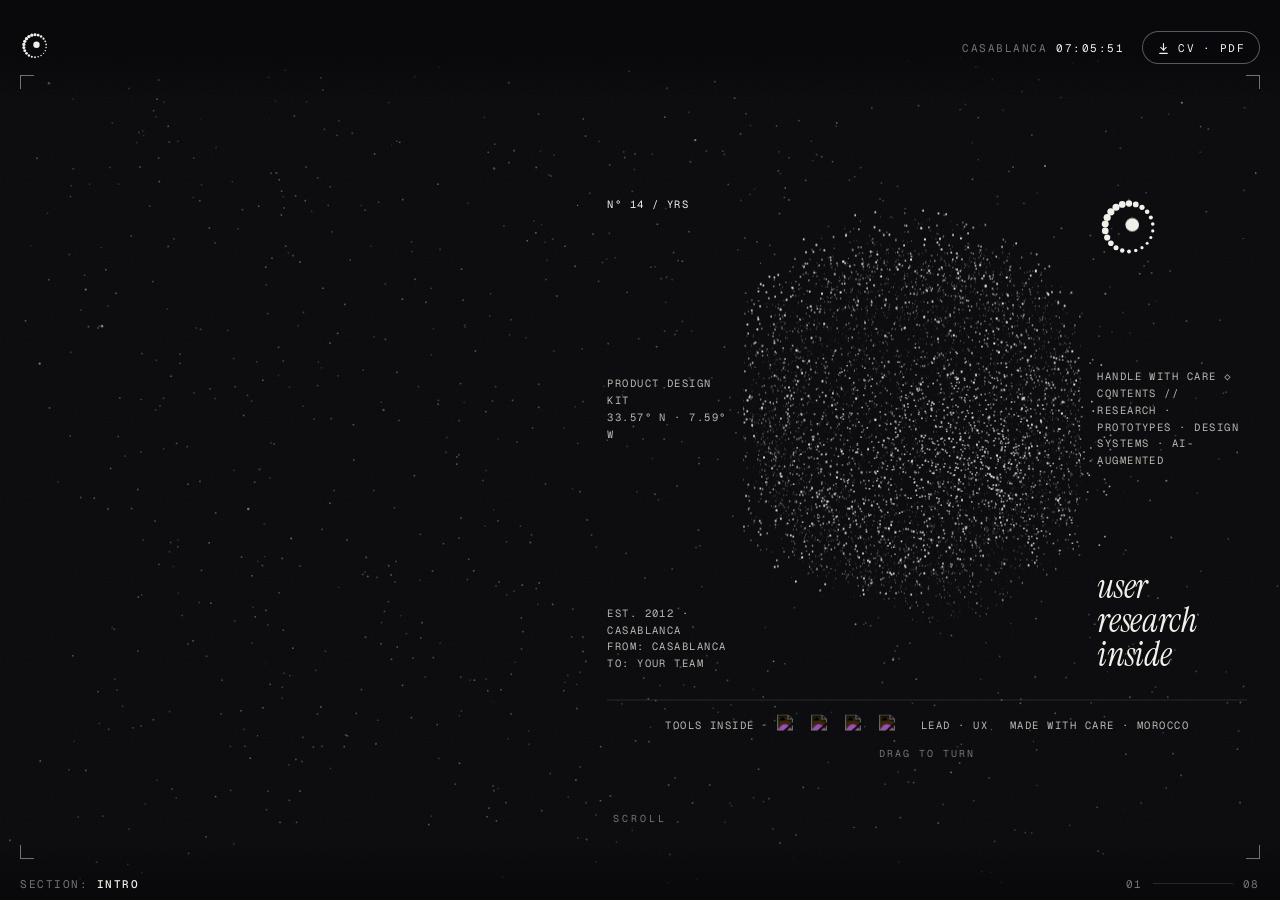
==== portfolio.html @ bf0fb64d "Portfolio et CV de Hind Seddik Co-Authored-By: Claude Opus 5.5 <noreply@anthropic.com>" ====
<!doctype html>
<html lang="en"><head><meta charset="utf-8"><title>Hind Seddik — Portfolio</title>
<meta http-equiv="refresh" content="0; url=index.html#work"><link rel="canonical" href="index.html#work">
<style>body{background:#09090C;color:#F2F0EA;font:16px system-ui;padding:40px}</style></head>
<body><a href="index.html#work">Portfolio has moved: open it here</a></body></html>
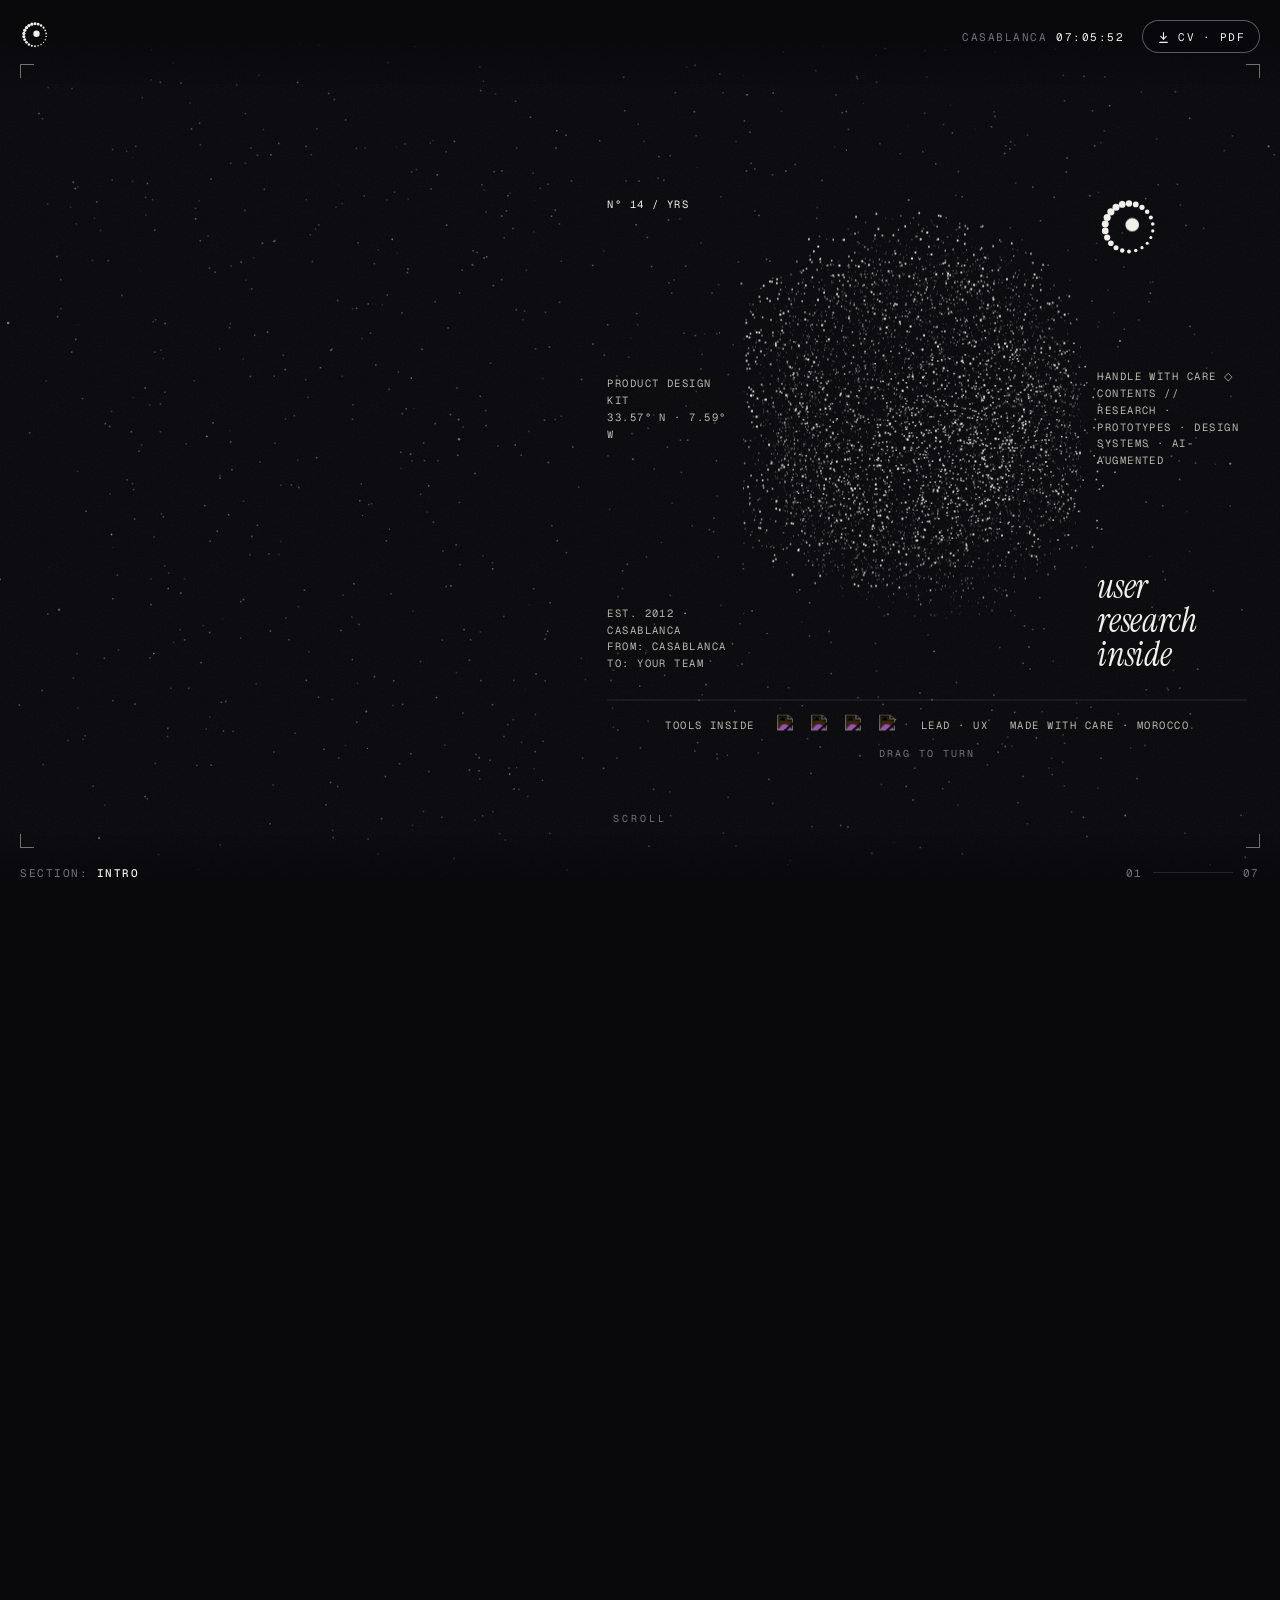
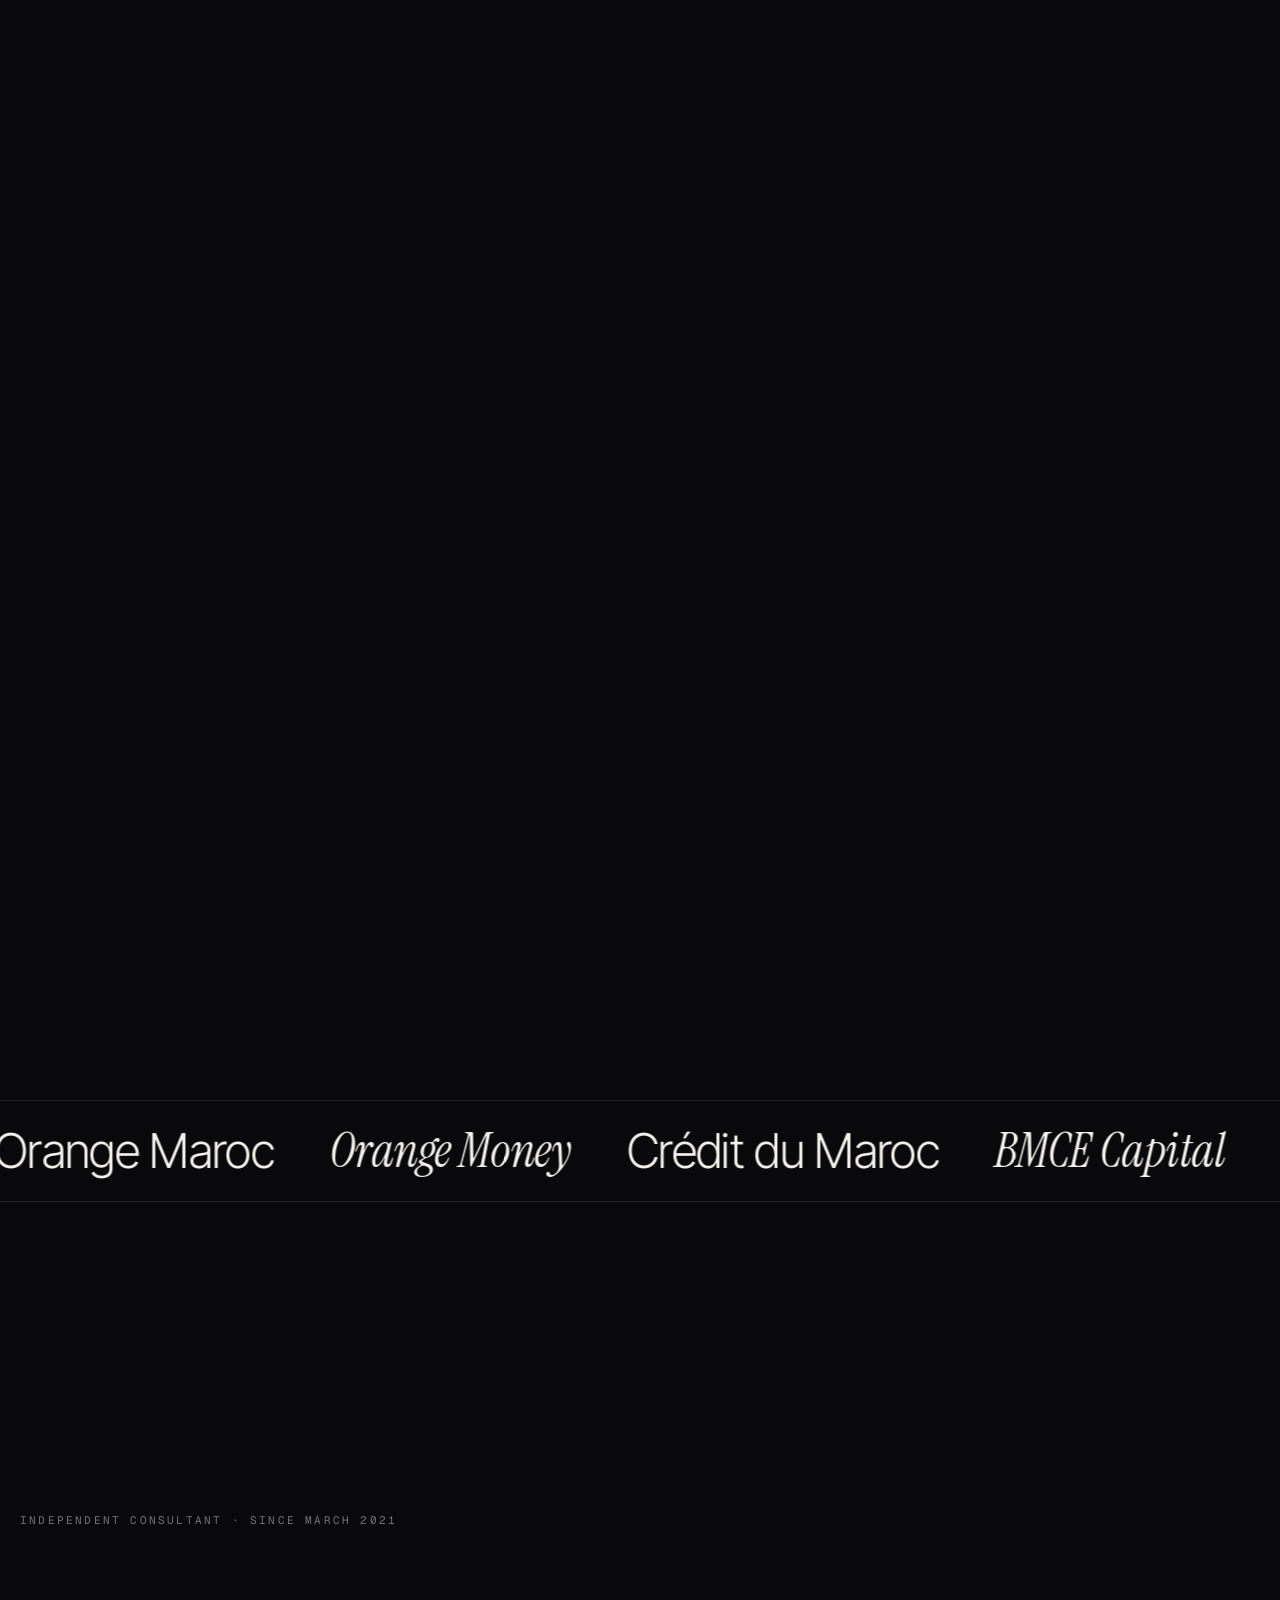
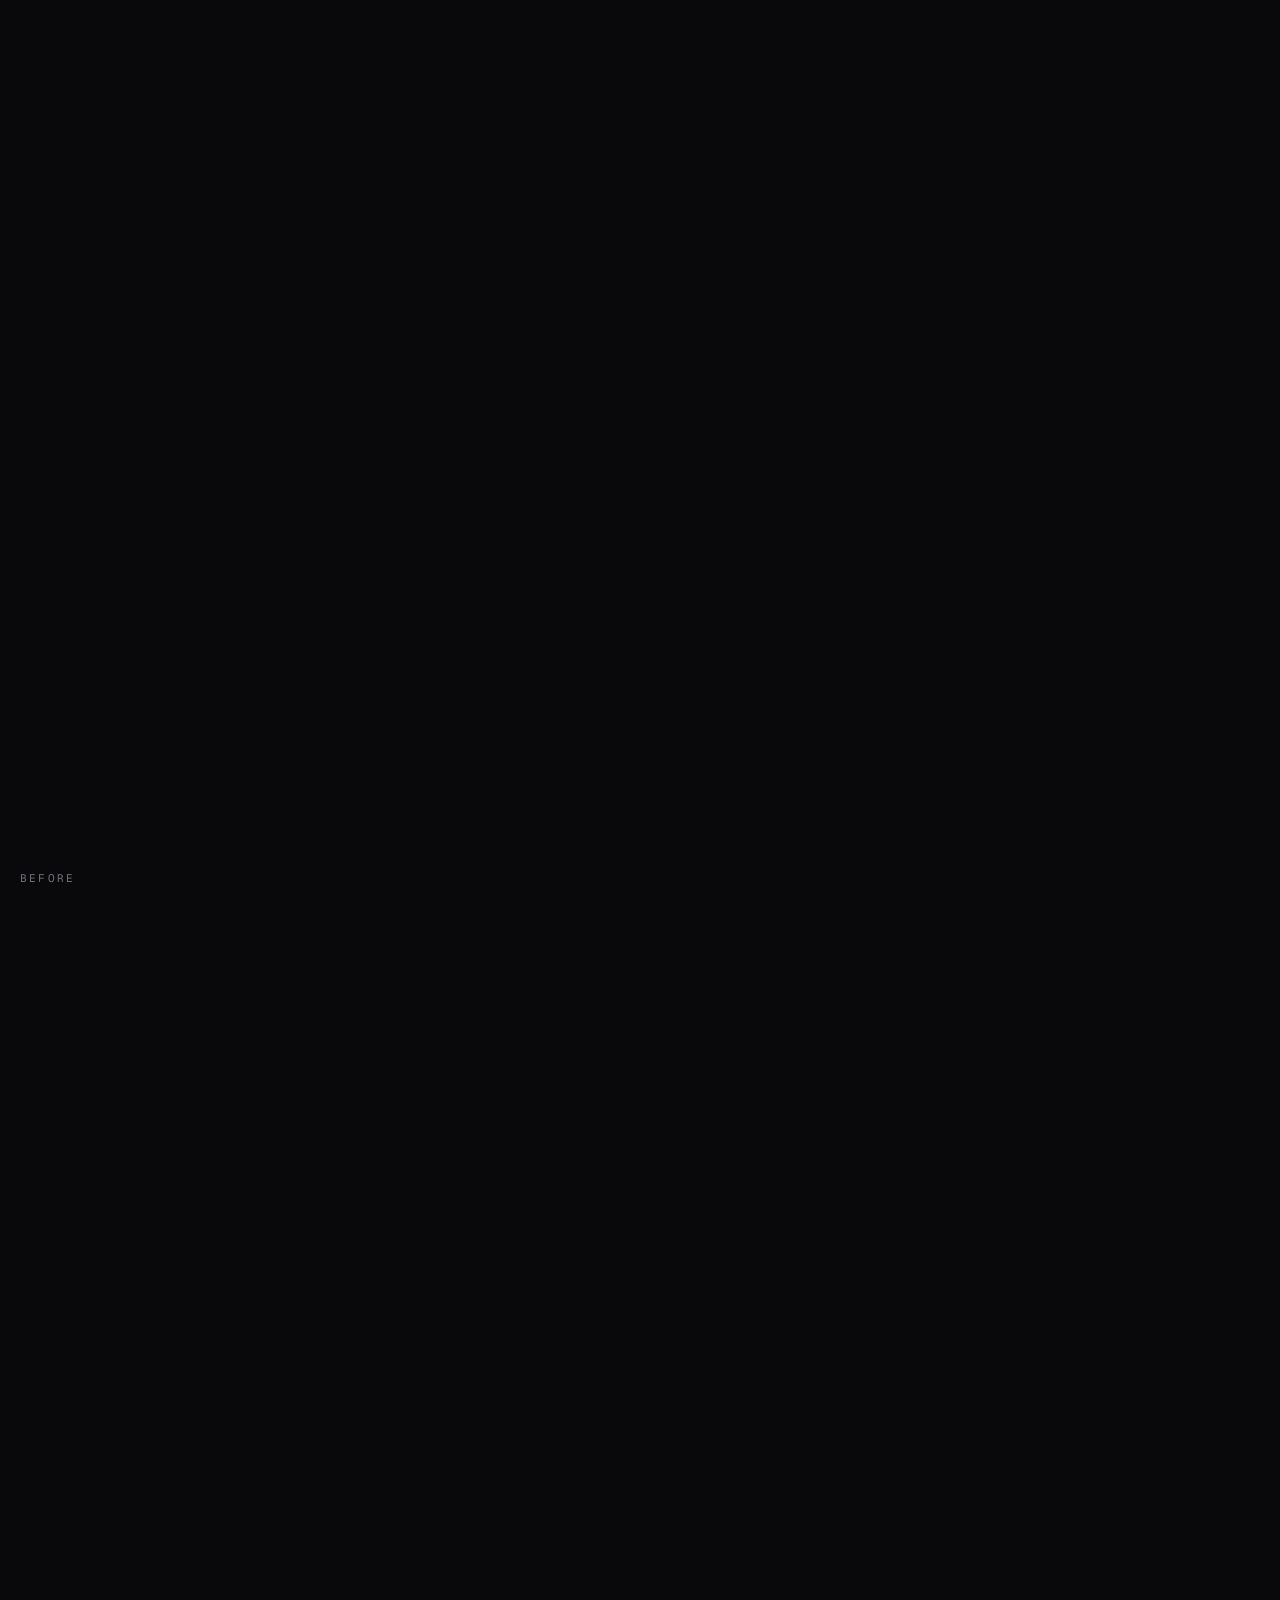
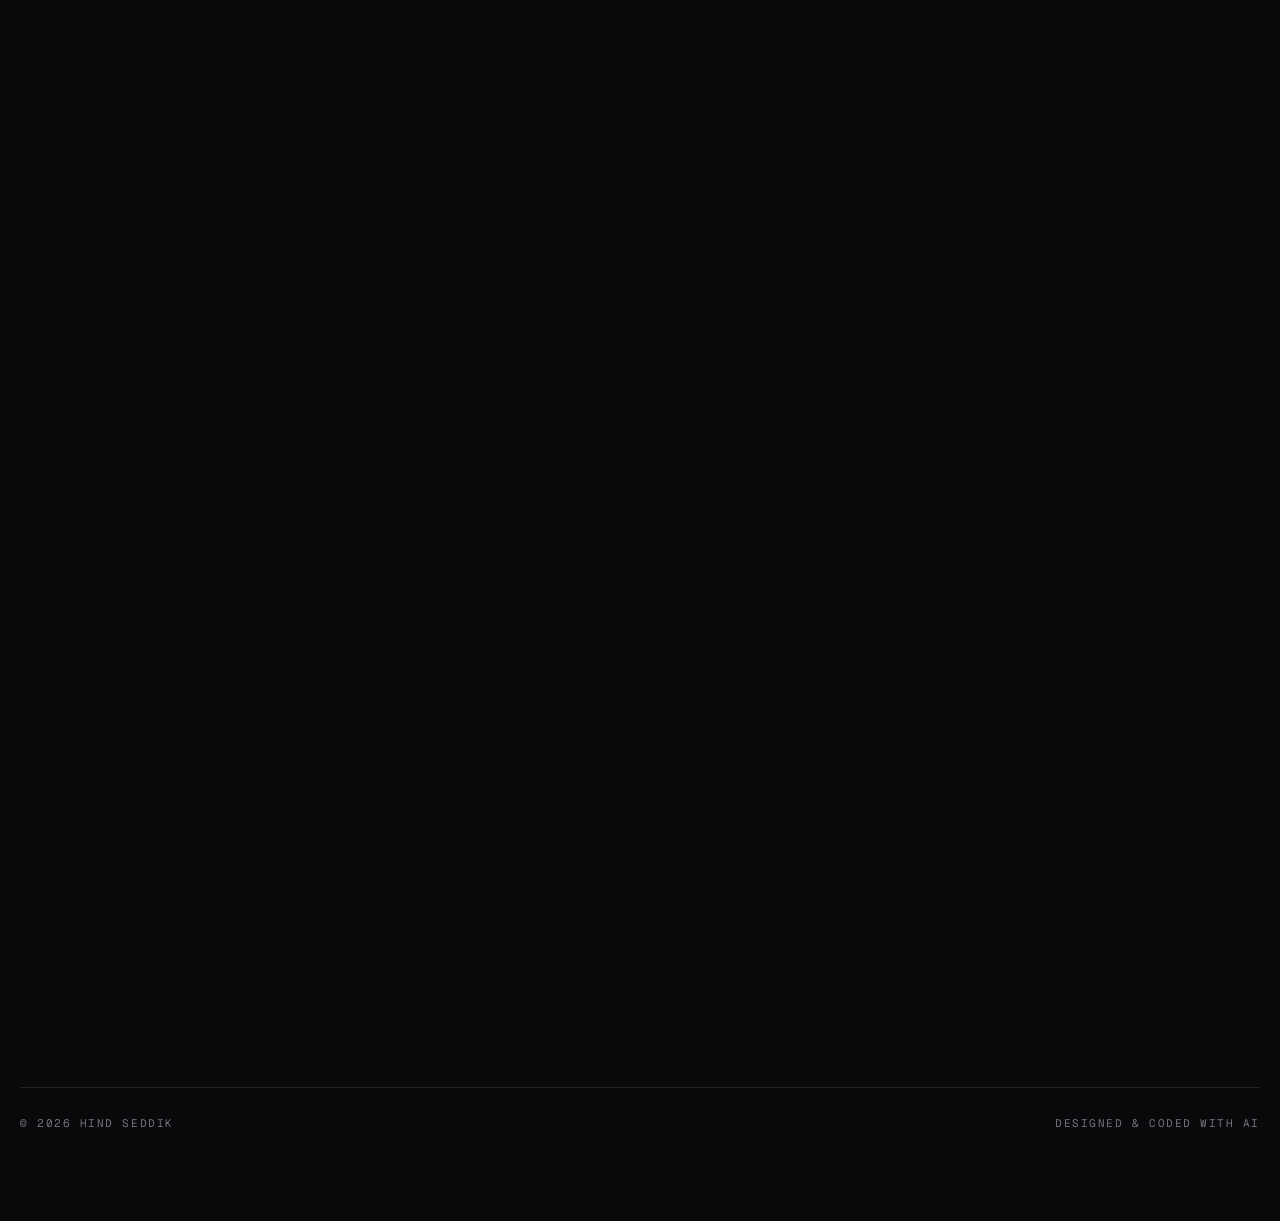
==== commit 1d2436bf: "Retrait des études de cas Co-Authored-By: Claude Opus 5.5 <noreply@anthropic.com>" ====
--- a/portfolio.html
+++ b/portfolio.html
@@ -1,5 +1,5 @@
 <!doctype html>
 <html lang="en"><head><meta charset="utf-8"><title>Hind Seddik — Portfolio</title>
-<meta http-equiv="refresh" content="0; url=index.html#work"><link rel="canonical" href="index.html#work">
+<meta http-equiv="refresh" content="0; url=index.html"><link rel="canonical" href="index.html">
 <style>body{background:#09090C;color:#F2F0EA;font:16px system-ui;padding:40px}</style></head>
-<body><a href="index.html#work">Portfolio has moved: open it here</a></body></html>
+<body><a href="index.html">Portfolio has moved: open it here</a></body></html>
